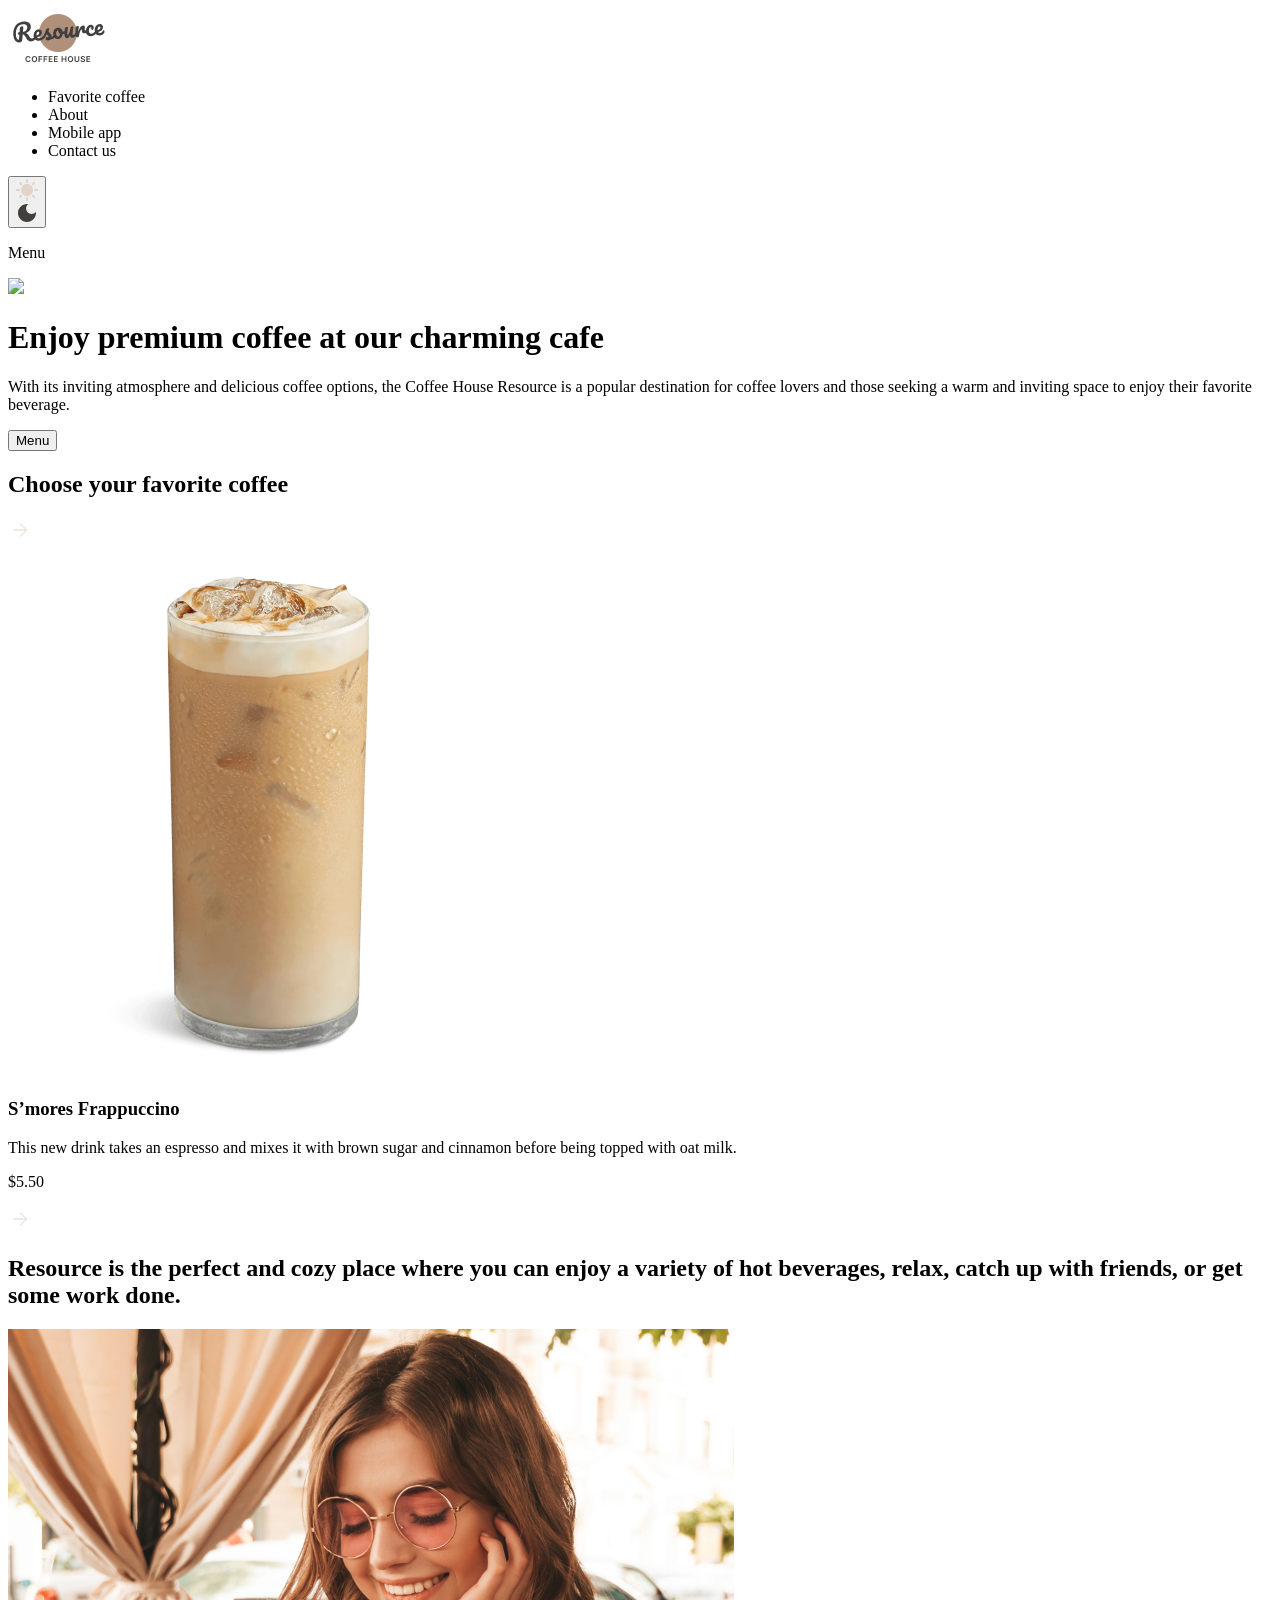
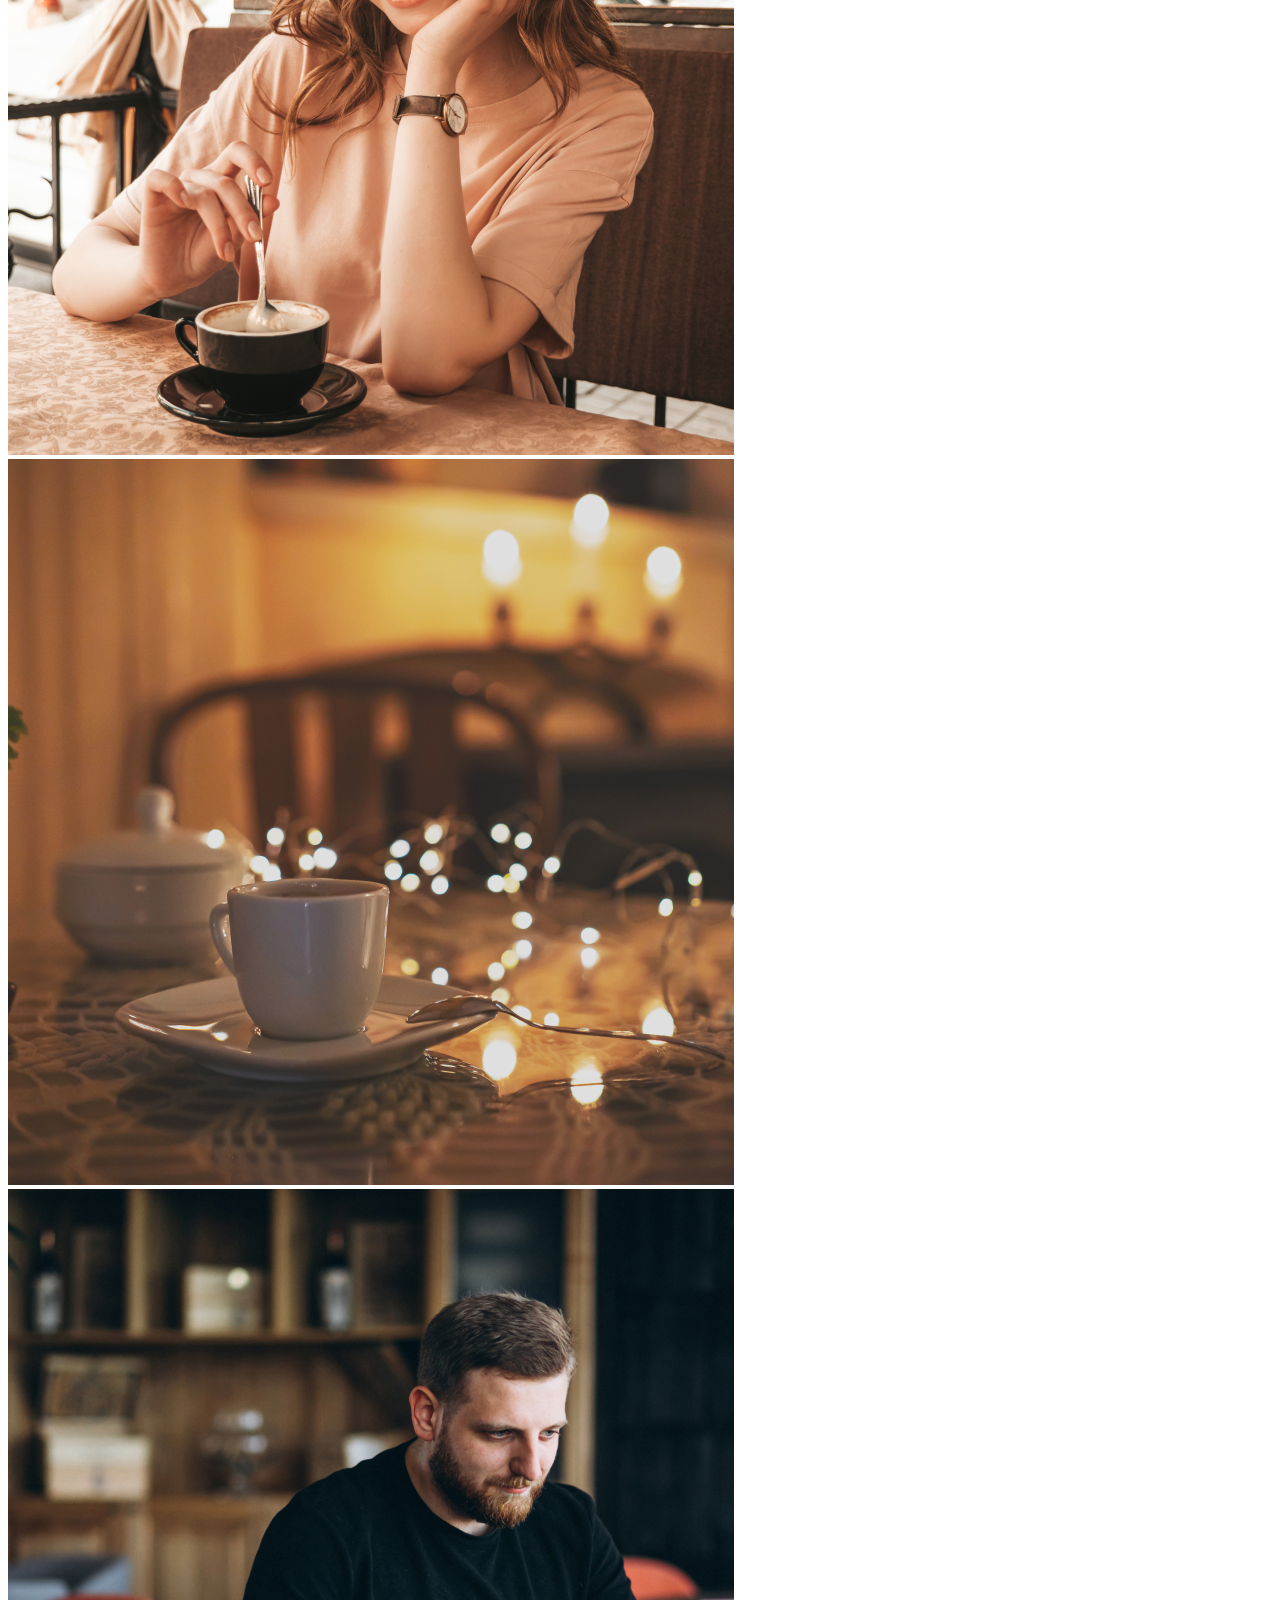
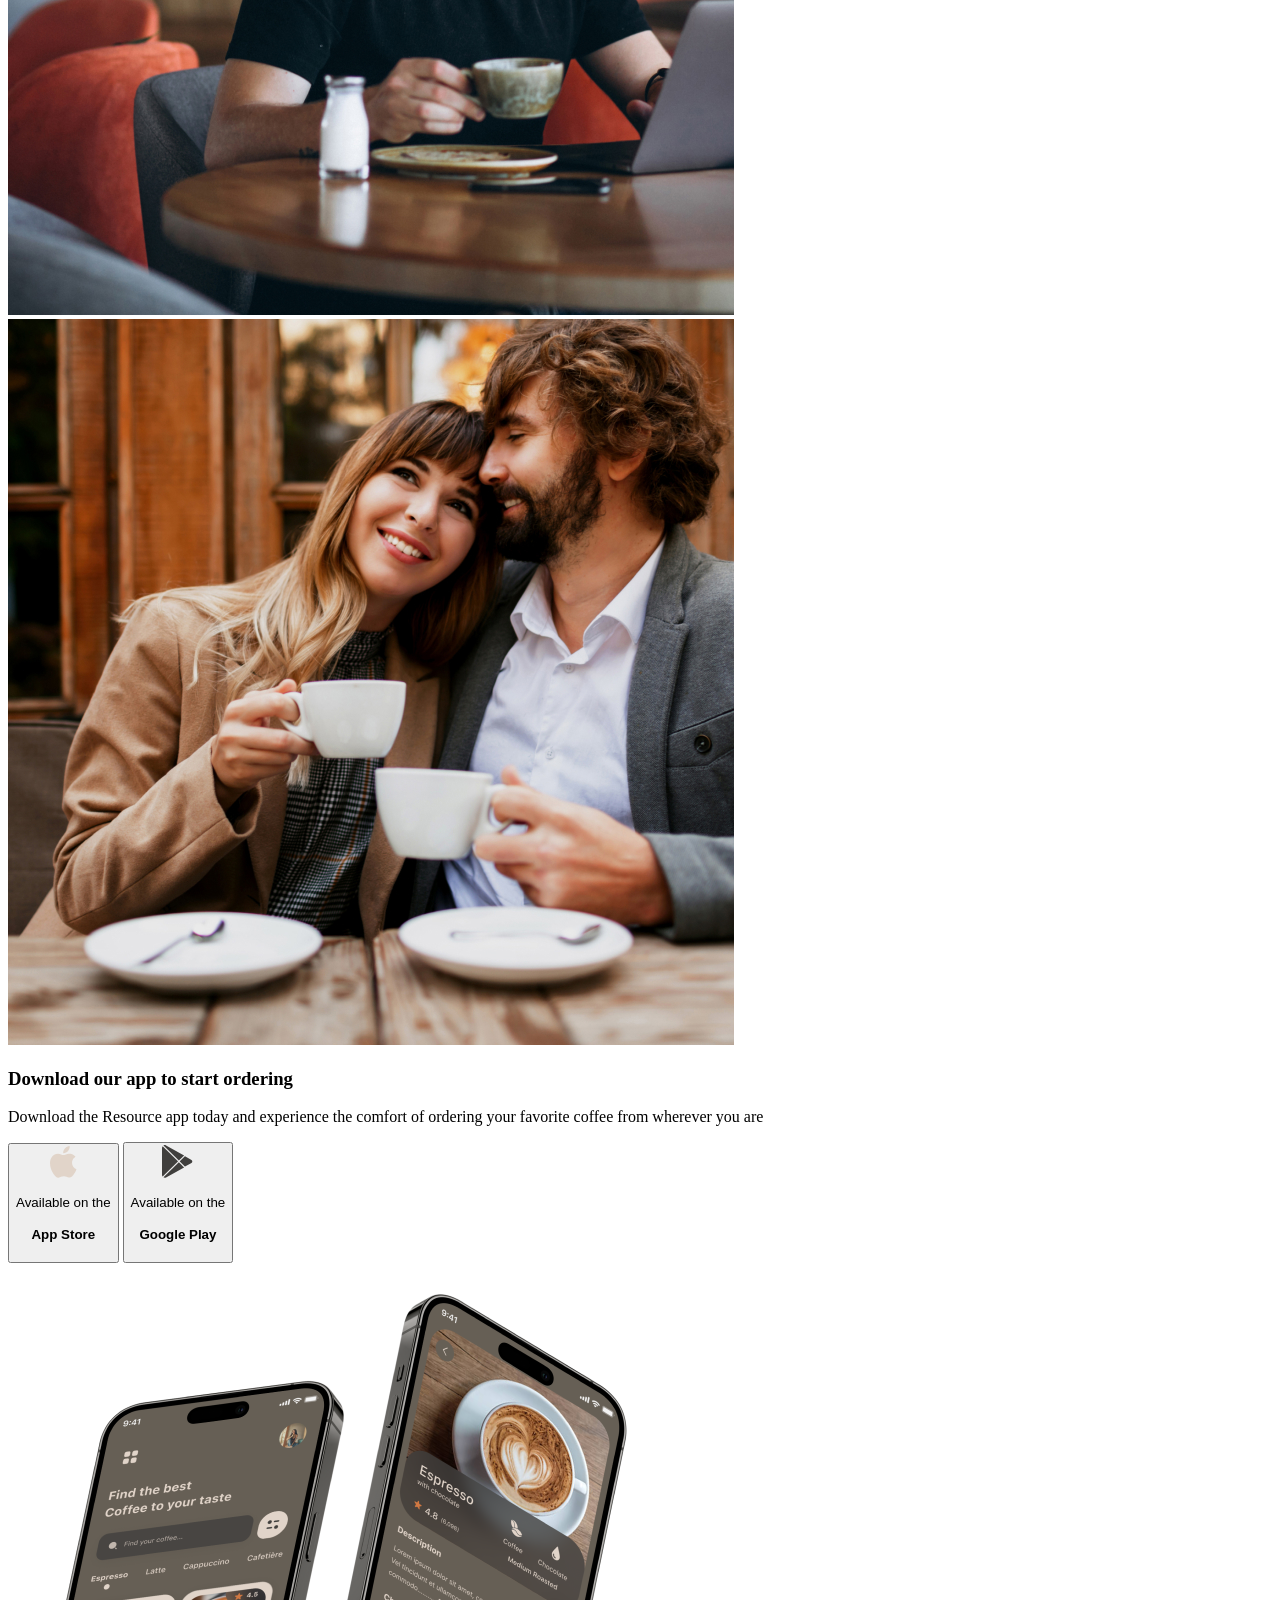
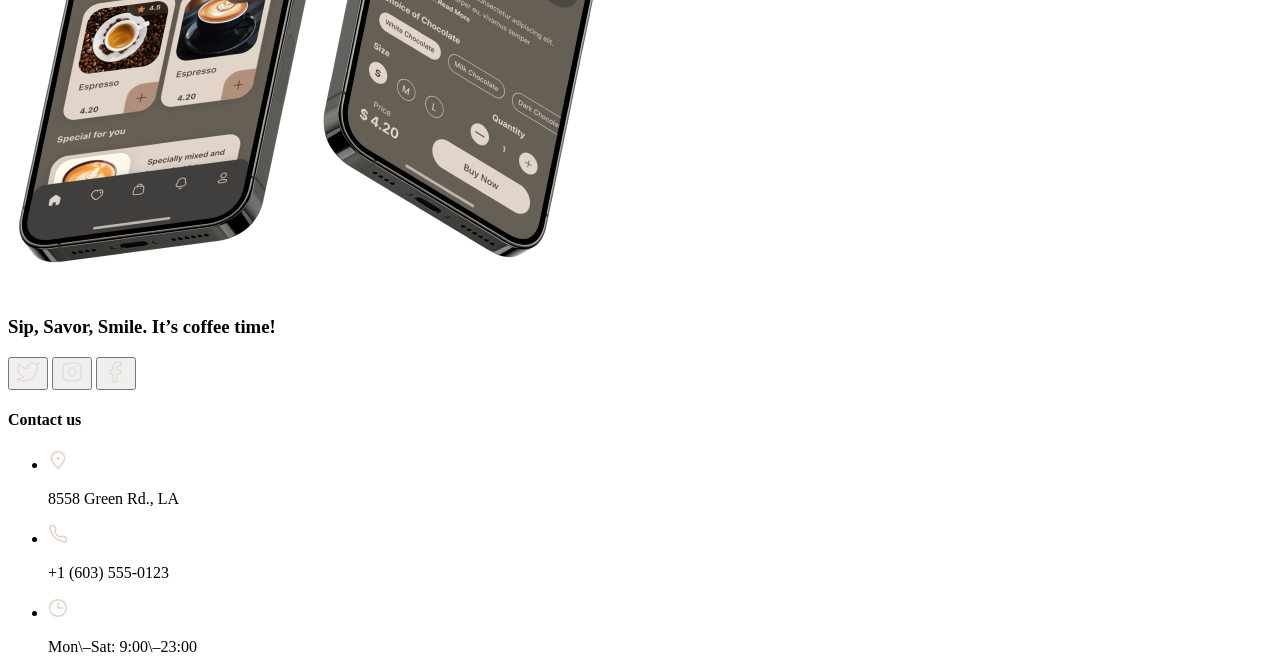
==== index.html @ 09b7fb9a "feat: created the structure for the main page" ====
<!DOCTYPE html>
<html lang="en">
<head>
    <meta charset="UTF-8">
    <meta name="viewport" content="width=device-width, initial-scale=1.0">
    <link rel="stylesheet" href="styles/style.css">
    <title>Resource</title>
</head>
<body>
    <header class="header">
        <div class="header__top-block">
            <div class="header__logo-container">
                <img src="src/pictures/logo.jpg" alt="logo of the web-site with the sign Resource coffee shop">
            </div>
            <nav class="header__nav">
                <ul>
                    <li>Favorite coffee</li>
                    <li>About</li>
                    <li>Mobile app</li>
                    <li>Contact us</li>
                </ul>
            </nav>
            <div class="header__interactive">
                <button class="header__switch-theme">
                    <div class="header__img-container header__img-container_selected">
                        <img src="src/pictures/Sun.svg" alt="an icon of the sun">
                    </div>
                    <div class="header__img-container">
                        <img src="src/pictures/Moon.svg" alt="an icon of the moon">
                    </div>
                </button>
                <div class="header__menu">
                    <p>Menu</p>
                    <div class="header__menu-img">
                        <img src="src/pictures/coffee-cup.svg alt=a coffee cup icon">
                    </div>
                </div>
            </div>
        </div>

        <div class="header__bottom-block">
            <div class="header__content">
                <h1 class="header__heading">Enjoy premium coffee at our charming cafe</h1>
                <p class="header__description">
                    With its inviting atmosphere and delicious coffee options, 
                    the Coffee House Resource is a popular destination for coffee
                    lovers and those seeking a warm and inviting space to enjoy 
                    their favorite beverage.
                </p>
                <button class="header__button-menu">Menu</button>
            </div>
        </div>
    </header>

    <main class="main">
        <section main__favorite>
            <h2 class="main__favorite-heading">Choose your <span class="main__paint">favorite</span> coffee</h2>

            <div class="main__favorite-container">
                <div class="main__arrow-container">
                    <img src="src/pictures/arrow-right.svg" alt="a button to scroll the drinks to the left">
                </div>

                <div class="main__favorite-content">
                    <div class="main__favorite-img">
                        <img src="src/pictures/coffee-slider-1.png" alt="a really tasty coffee drink">
                    </div>

                    <h3 class="main__favorite-drink">S’mores Frappuccino</h3>

                    <p class="main__favorite-drink-description">
                        This new drink takes an espresso and mixes it with brown sugar
                        and cinnamon before being topped with oat milk.
                    </p>

                    <p class="main__favorite-price">$5.50</p>
                </div>

                <div class="main__arrow-container">
                    <img src="src/pictures/arrow-right.svg" alt="a button to scroll the drinks to the right">
                </div>
            </div>

            <div class="main__control">
                <div class="main__slider main__slider_focused"></div>
                <div class="main__slider"></div>
                <div class="main__slider"></div>
            </div>
        </section>

        <section class="main__about">
            <h2 class="main__about-heading">
                Resource is <span class="main__printed">the perfect and cozy place</span> where you can 
                enjoy a variety of hot beverages, relax, catch up with friends, or get some work done.
            </h2>

            <div class="main__about-container">
                <div class="main__about-left">
                    <div class="main__big-img">
                        <img src="src/pictures/about-1.jpg" alt="a beautiful girl looks at her cup of coffe and smiles">
                    </div>

                    <div class="main__little-img">
                        <img src="src/pictures/about-2.jpg" alt="a white cup of coffee">
                    </div>
                </div>

                <div class="main__about-right">
                    <div class="main__little-img">
                        <img src="src/pictures/about-3.jpg" alt="a handsome boy looks at his laptop with a cup of coffe and smiles">
                    </div>

                    <div class="main__big-img">
                        <img src="src/pictures/about-4.jpg" alt="a cute couple drinks coffee">
                    </div>
                </div>
            </div>
        </section>

        <section class="main__app">
            <div class="main__app-content">
                <h3 class="main__app-heading">
                    <span class="main__app-paint">Download</span> our app to start ordering
                </h3>

                <p class="main__app-text">
                    Download the Resource app today 
                    and experience the comfort of ordering your favorite coffee from wherever you are
                </p>

                <div class="main__app-buttons">
                    <button class="main__app-button">
                        <div class="main__app-apple">
                            <img src="src/pictures/Icon (1).svg" alt="an icon of App store">
                        </div>

                        <div class="main__app-apple-text">
                            <p class="main__apple-text">Available on the</p>

                            <h4 class="main__apple_heading">App Store</h4>
                        </div>
                    </button>

                    <button class="main__app-button">
                        <div class="main__app-apple">
                            <img src="src/pictures/Icon (2).svg" alt="an icon of Play market">
                        </div>

                        <div class="main__app-apple-text">
                            <p class="main__apple-text">Available on the</p>

                            <h4 class="main__apple_heading">Google Play</h4>
                        </div>
                    </button>
                </div>
            </div>

            <div class="main__app-img">
                <img src="src/pictures/mobile-screens.png" alt="a picture of two mobile phones whith a corporate application">
            </div>
        </section>
    </main>

    <footer class="footer">
        <div class="footer__left">
            <h3 class="footer__heading">Sip, Savor, Smile. It’s coffee time!</h3>

            <div class="footer__buttons">
                <button class="footer-button">
                    <img src="src/pictures/twitter.svg" alt="an icon of Twitter">
                </button>

                <button class="footer-button">
                    <img src="src/pictures/instagram.svg" alt="an icon of Instagram">
                </button>

                <button class="footer-button">
                    <img src="src/pictures/facebook.svg" alt="an icon of Facebook">
                </button>
            </div>
        </div>

        <div class="footer__right">
            <h4 class="footer__right-heading">Contact us</h4>

            <ul class="footer__contacts">
                <li>
                    <div class="footer__icon">
                        <img src="src/pictures/pin-alt.svg" alt="an icon of geographic point">
                    </div>

                    <p class="footer__text">8558 Green Rd.,  LA</p>
                </li>

                <li>
                    <div class="footer__icon">
                        <img src="src/pictures/phone.svg" alt="an icon of a phone">
                    </div>

                    <p class="footer__text">+1 (603) 555-0123</p>
                </li>

                <li>
                    <div class="footer__icon">
                        <img src="src/pictures/clock.svg" alt="an icon of a clock">
                    </div>

                    <p class="footer__text">Mon\–Sat: 9:00\–23:00</p>
                </li>
            </ul>
        </div>
    </footer>
</body>
</html>
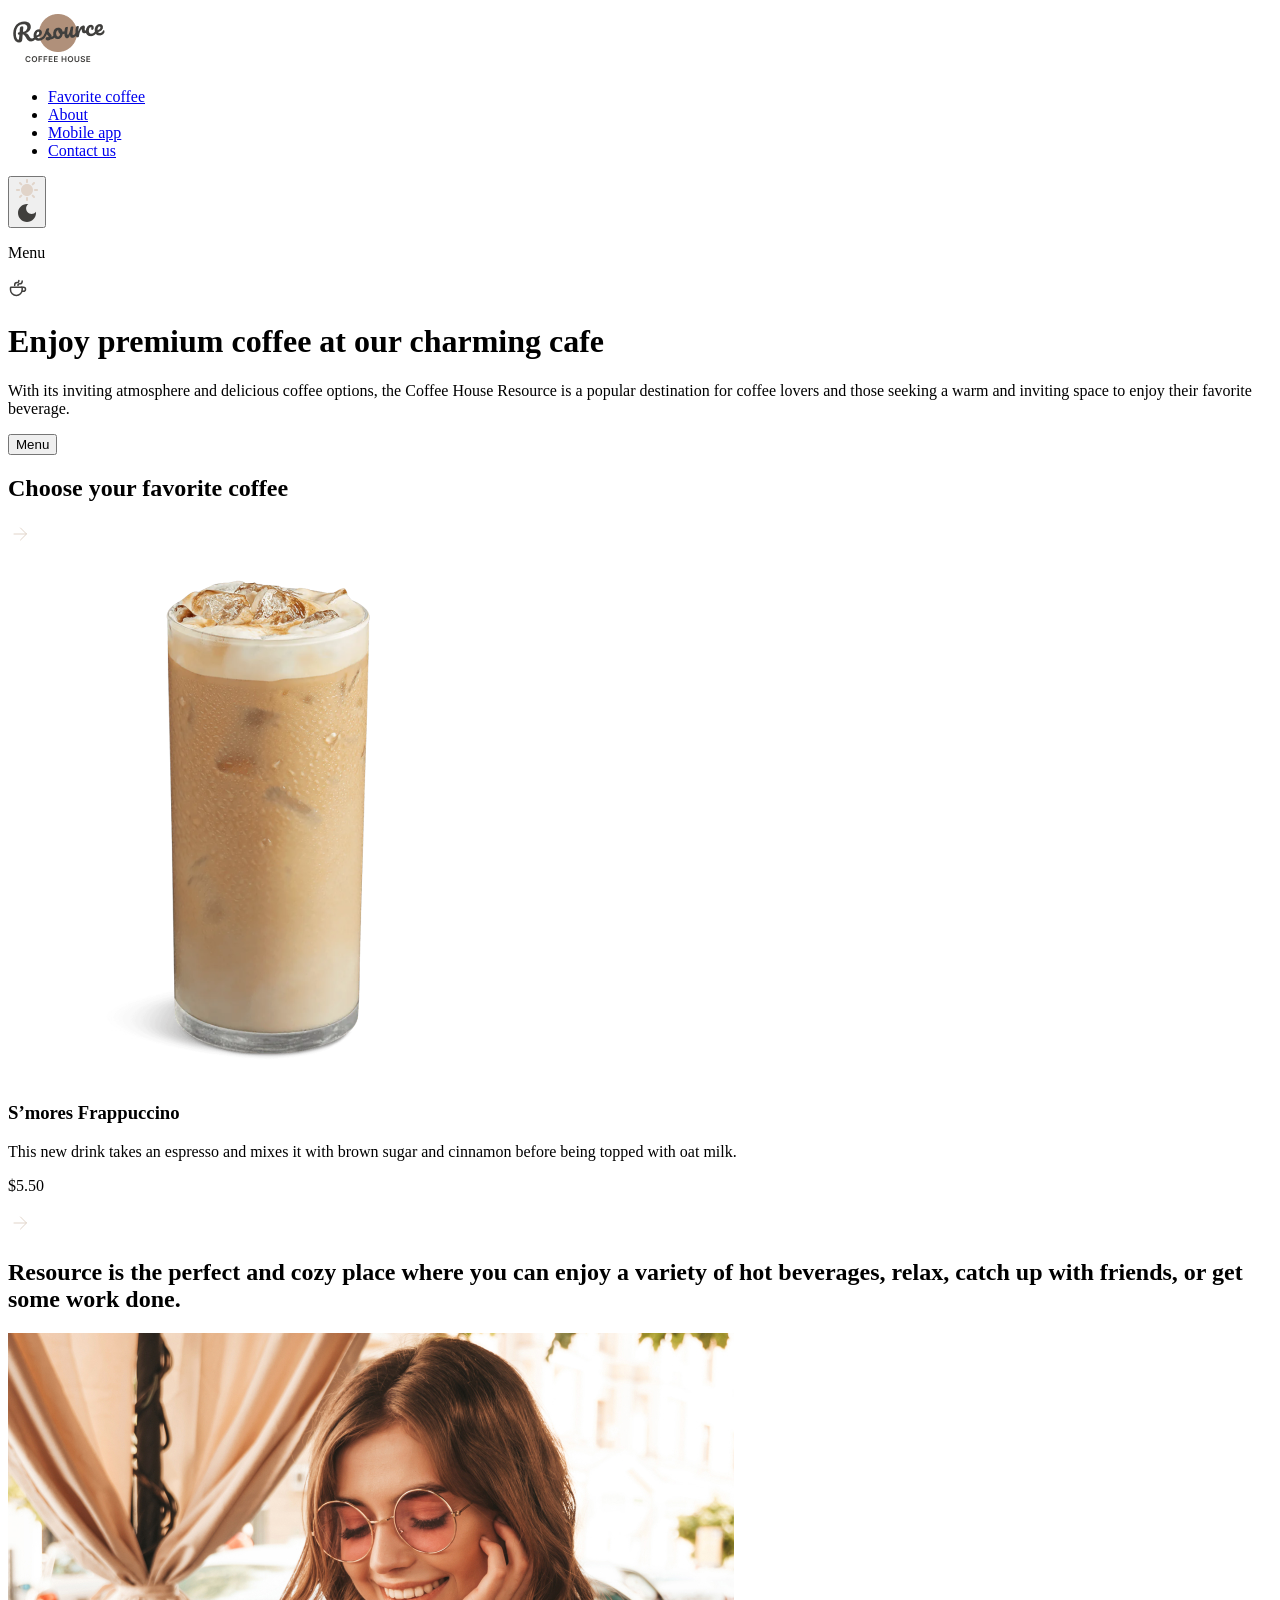
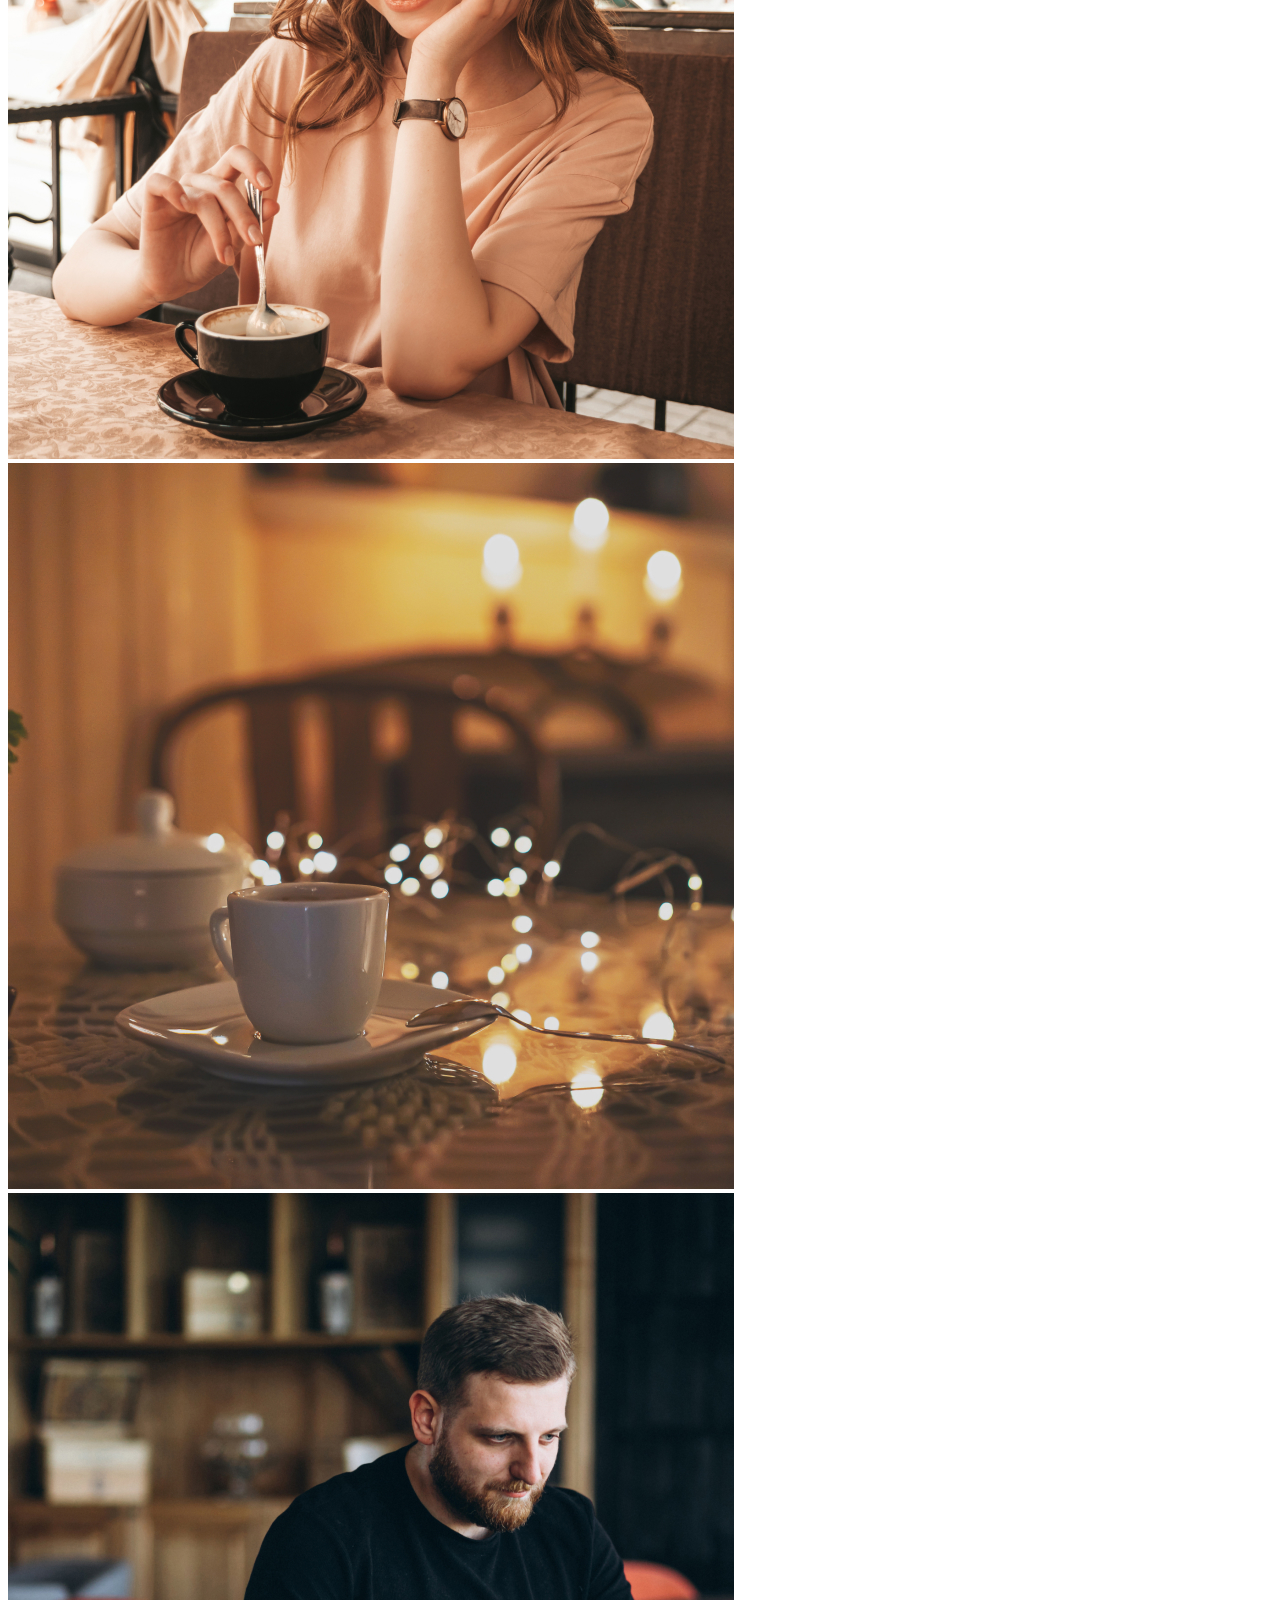
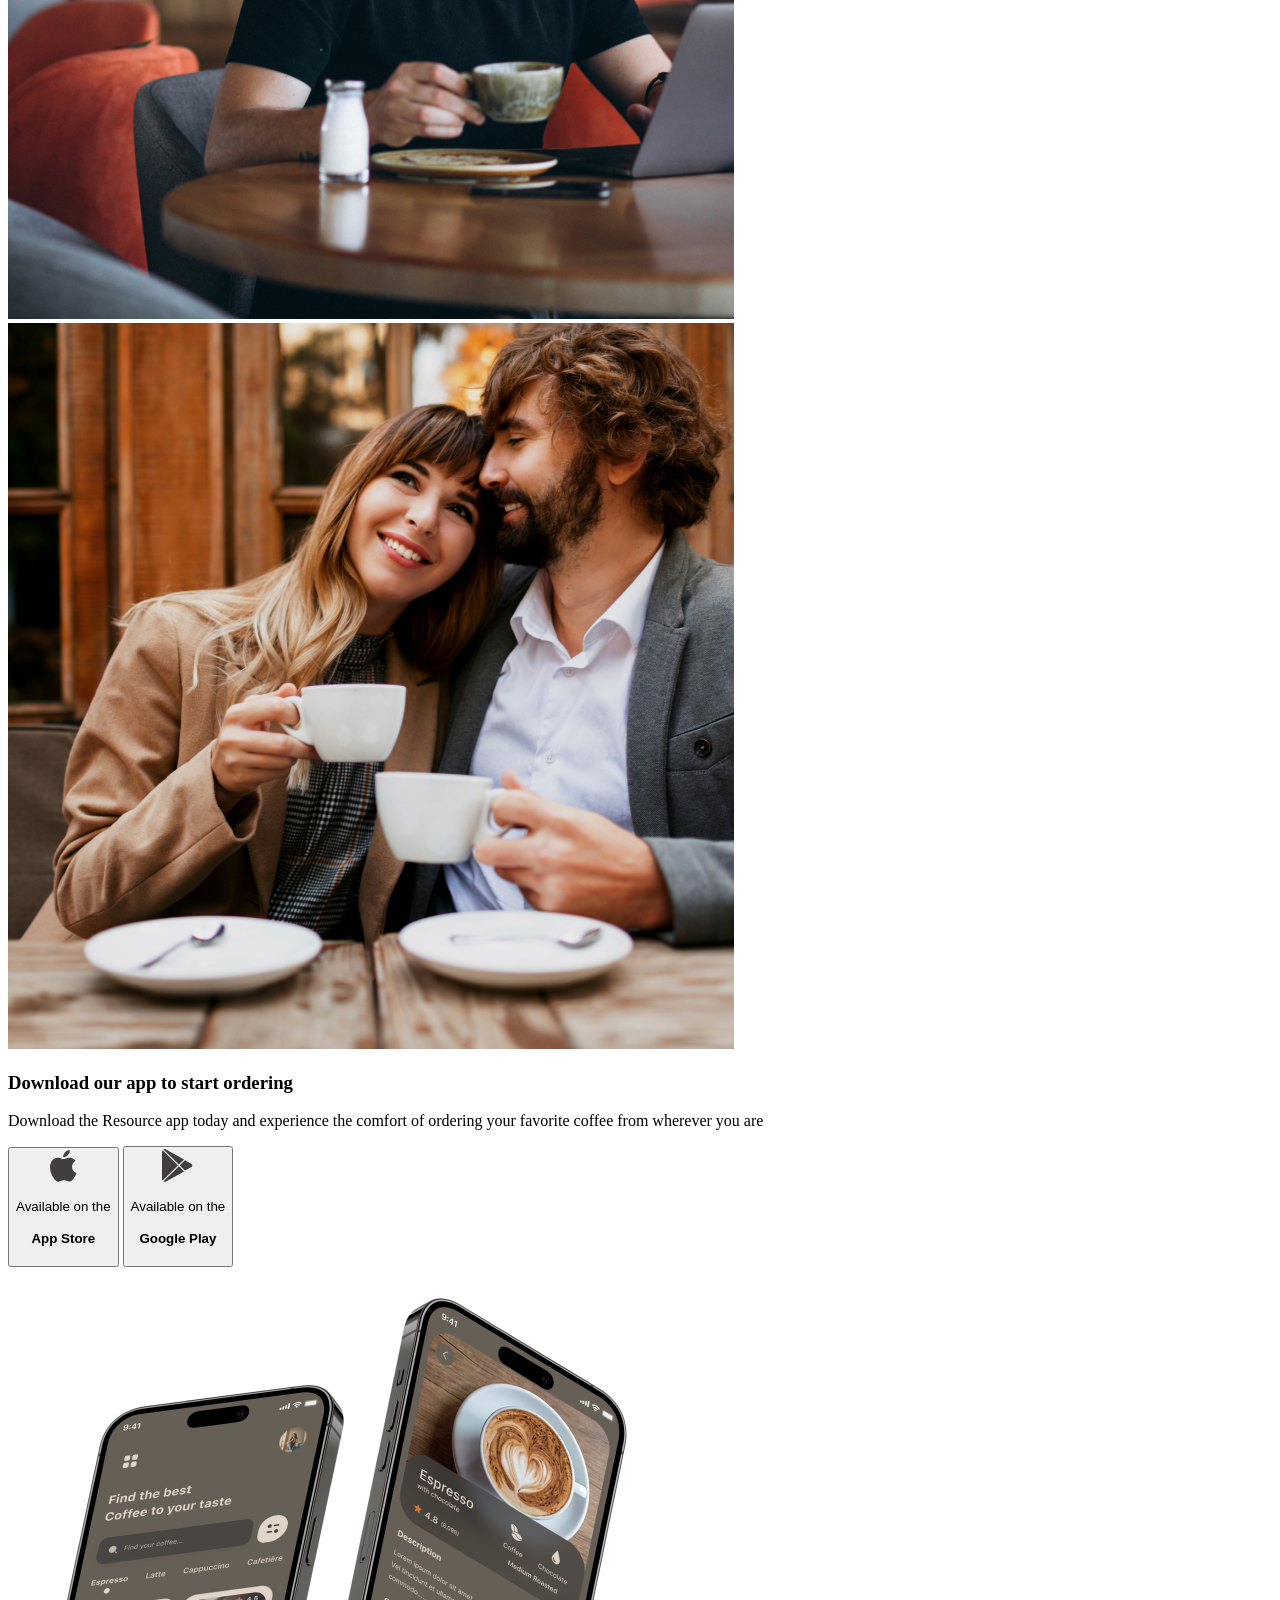
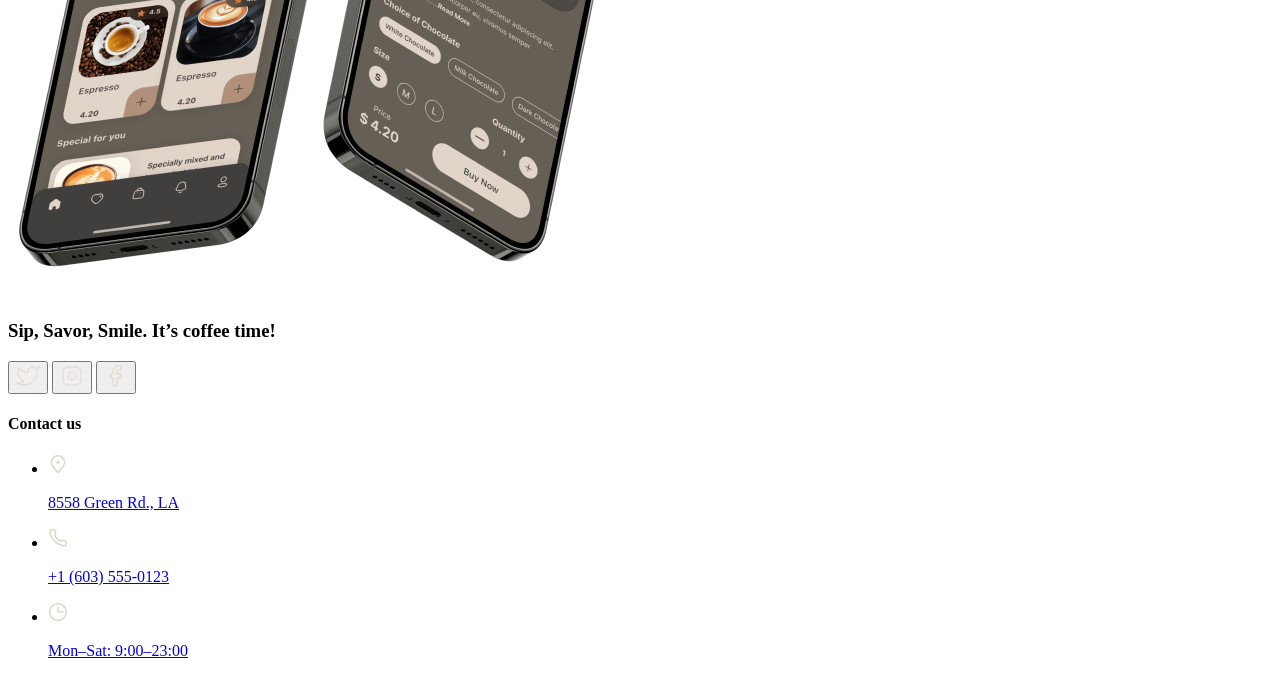
==== commit fe6e5466: "feat: corrected some elements" ====
--- a/index.html
+++ b/index.html
@@ -4,20 +4,23 @@
     <meta charset="UTF-8">
     <meta name="viewport" content="width=device-width, initial-scale=1.0">
     <link rel="stylesheet" href="styles/style.css">
+    <link rel="icon" type="image/png" href="src/pictures/logo.png">
     <title>Resource</title>
 </head>
 <body>
     <header class="header">
         <div class="header__top-block">
             <div class="header__logo-container">
-                <img src="src/pictures/logo.jpg" alt="logo of the web-site with the sign Resource coffee shop">
+                <a href="index.html" aria-label="Go to the main page">
+                    <img src="src/pictures/logo.png" alt="logo of the web-site with the sign Resource coffee shop">
+                </a>
             </div>
             <nav class="header__nav">
                 <ul>
-                    <li>Favorite coffee</li>
-                    <li>About</li>
-                    <li>Mobile app</li>
-                    <li>Contact us</li>
+                    <li><a href="#favorite">Favorite coffee</a></li>
+                    <li><a href="#about">About</a></li>
+                    <li><a href="#mobile-app">Mobile app</a></li>
+                    <li><a href="#contact-us">Contact us</a></li>
                 </ul>
             </nav>
             <div class="header__interactive">
@@ -32,7 +35,7 @@
                 <div class="header__menu">
                     <p>Menu</p>
                     <div class="header__menu-img">
-                        <img src="src/pictures/coffee-cup.svg alt=a coffee cup icon">
+                        <img src="src/pictures/coffee-cup.svg" alt="a coffee cup icon">
                     </div>
                 </div>
             </div>
@@ -53,7 +56,7 @@
     </header>
 
     <main class="main">
-        <section main__favorite>
+        <section class="main__favorite" id="favorite">
             <h2 class="main__favorite-heading">Choose your <span class="main__paint">favorite</span> coffee</h2>
 
             <div class="main__favorite-container">
@@ -88,7 +91,7 @@
             </div>
         </section>
 
-        <section class="main__about">
+        <section class="main__about" id="about">
             <h2 class="main__about-heading">
                 Resource is <span class="main__printed">the perfect and cozy place</span> where you can 
                 enjoy a variety of hot beverages, relax, catch up with friends, or get some work done.
@@ -117,7 +120,7 @@
             </div>
         </section>
 
-        <section class="main__app">
+        <section class="main__app" id="mobile-app">
             <div class="main__app-content">
                 <h3 class="main__app-heading">
                     <span class="main__app-paint">Download</span> our app to start ordering
@@ -131,7 +134,7 @@
                 <div class="main__app-buttons">
                     <button class="main__app-button">
                         <div class="main__app-apple">
-                            <img src="src/pictures/Icon (1).svg" alt="an icon of App store">
+                            <img src="src/pictures/Icon.svg" alt="an icon of App store">
                         </div>
 
                         <div class="main__app-apple-text">
@@ -163,7 +166,10 @@
 
     <footer class="footer">
         <div class="footer__left">
-            <h3 class="footer__heading">Sip, Savor, Smile. It’s coffee time!</h3>
+            <h3 class="footer__heading">
+                <span class="footer__heading-line">Sip, Savor, Smile.</span>
+                <span class="footer__heading-line main__printed">It’s coffee time!</span>
+            </h3>
 
             <div class="footer__buttons">
                 <button class="footer-button">
@@ -180,32 +186,38 @@
             </div>
         </div>
 
-        <div class="footer__right">
+        <div class="footer__right" id="contact-us">
             <h4 class="footer__right-heading">Contact us</h4>
 
             <ul class="footer__contacts">
                 <li>
-                    <div class="footer__icon">
-                        <img src="src/pictures/pin-alt.svg" alt="an icon of geographic point">
-                    </div>
-
-                    <p class="footer__text">8558 Green Rd.,  LA</p>
+                    <a href="https://www.google.com/maps/search/?api=1&query=8558+Green+Rd,+Los+Angeles" target="_blank" rel="noopener noreferrer">
+                        <div class="footer__icon">
+                            <img src="src/pictures/pin-alt.svg" alt="an icon of geographic point">
+                        </div>
+
+                        <p class="footer__text">8558 Green Rd., LA</p>
+                    </a>
                 </li>
 
                 <li>
-                    <div class="footer__icon">
-                        <img src="src/pictures/phone.svg" alt="an icon of a phone">
-                    </div>
-
-                    <p class="footer__text">+1 (603) 555-0123</p>
+                    <a href="tel:+16035550123">
+                        <div class="footer__icon">
+                            <img src="src/pictures/phone.svg" alt="an icon of a phone">
+                        </div>
+
+                        <p class="footer__text">+1 (603) 555-0123</p>
+                    </a>
                 </li>
 
                 <li>
-                    <div class="footer__icon">
-                        <img src="src/pictures/clock.svg" alt="an icon of a clock">
-                    </div>
-
-                    <p class="footer__text">Mon\–Sat: 9:00\–23:00</p>
+                    <a href="https://calendar.google.com/calendar/u/0/r" target="_blank" rel="noopener noreferrer">
+                        <div class="footer__icon">
+                            <img src="src/pictures/clock.svg" alt="an icon of a clock">
+                        </div>
+
+                        <p class="footer__text">Mon–Sat: 9:00–23:00</p>
+                    </a>
                 </li>
             </ul>
         </div>
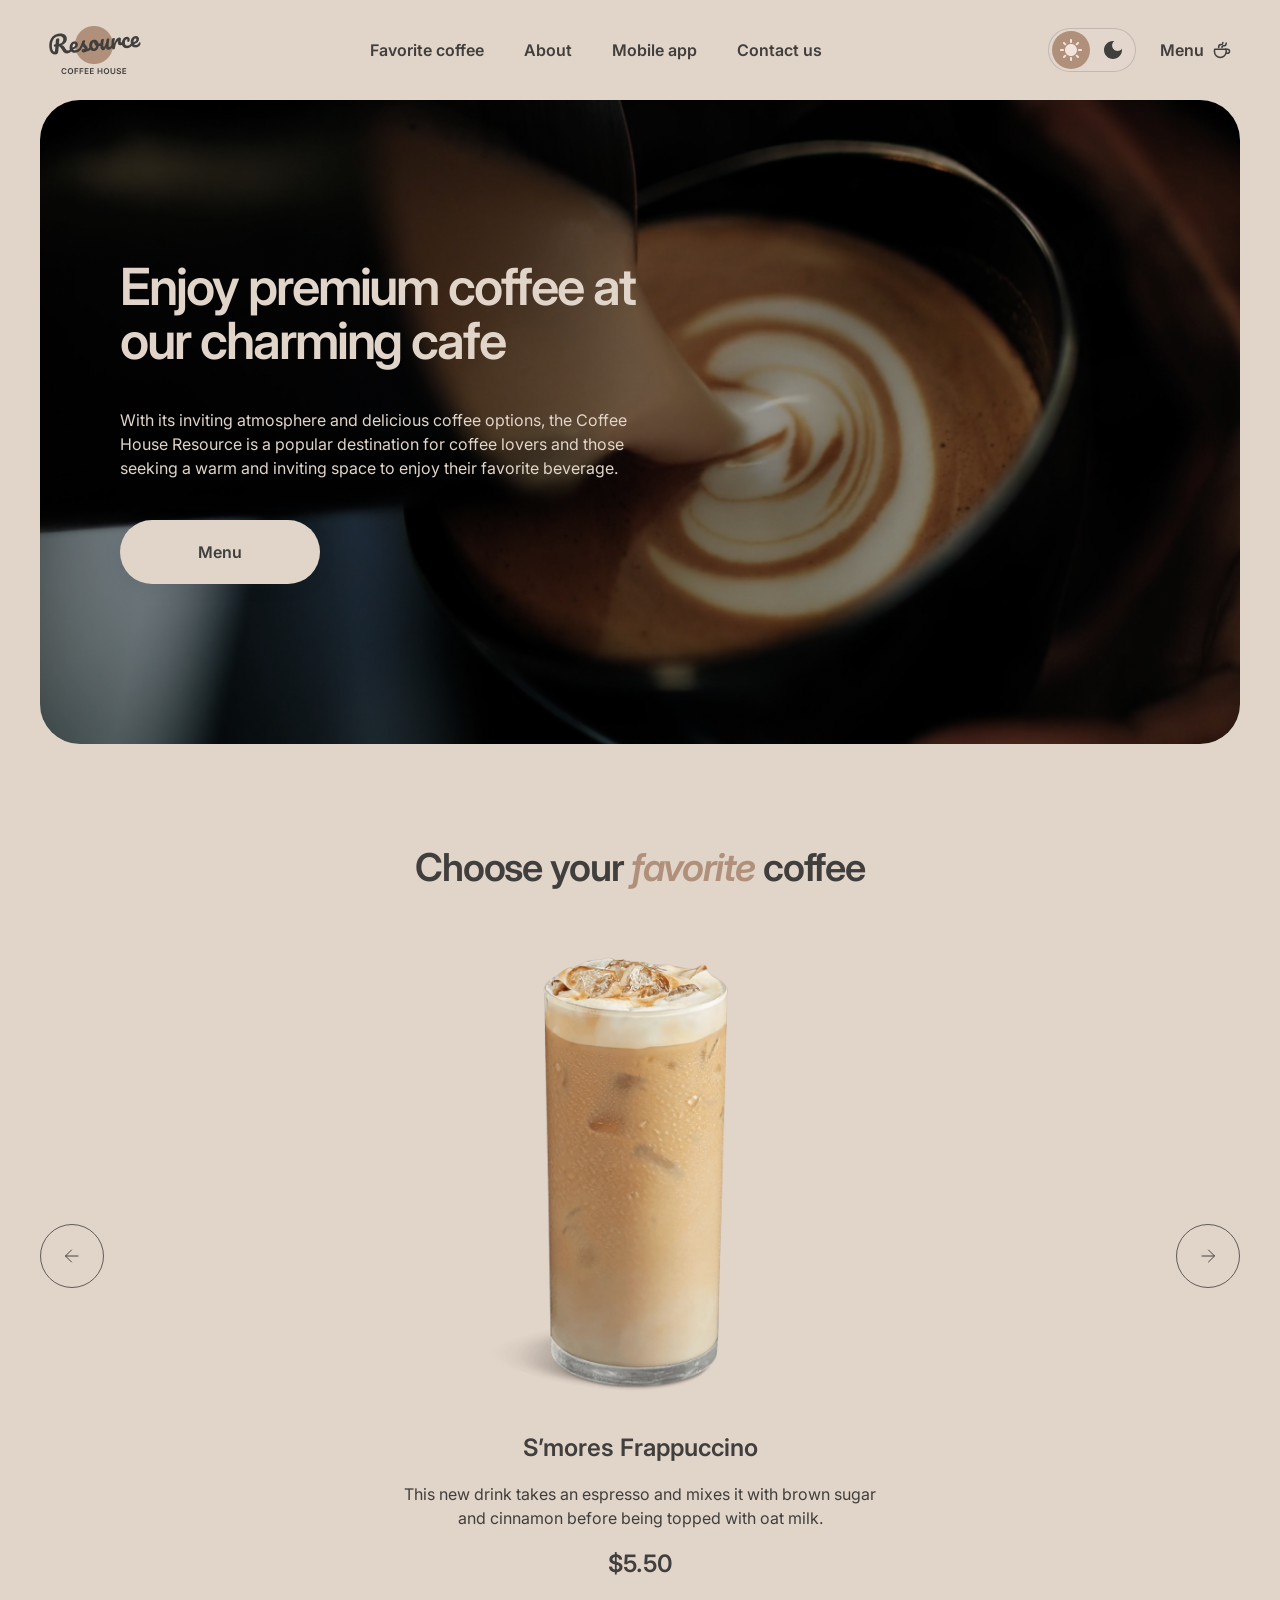
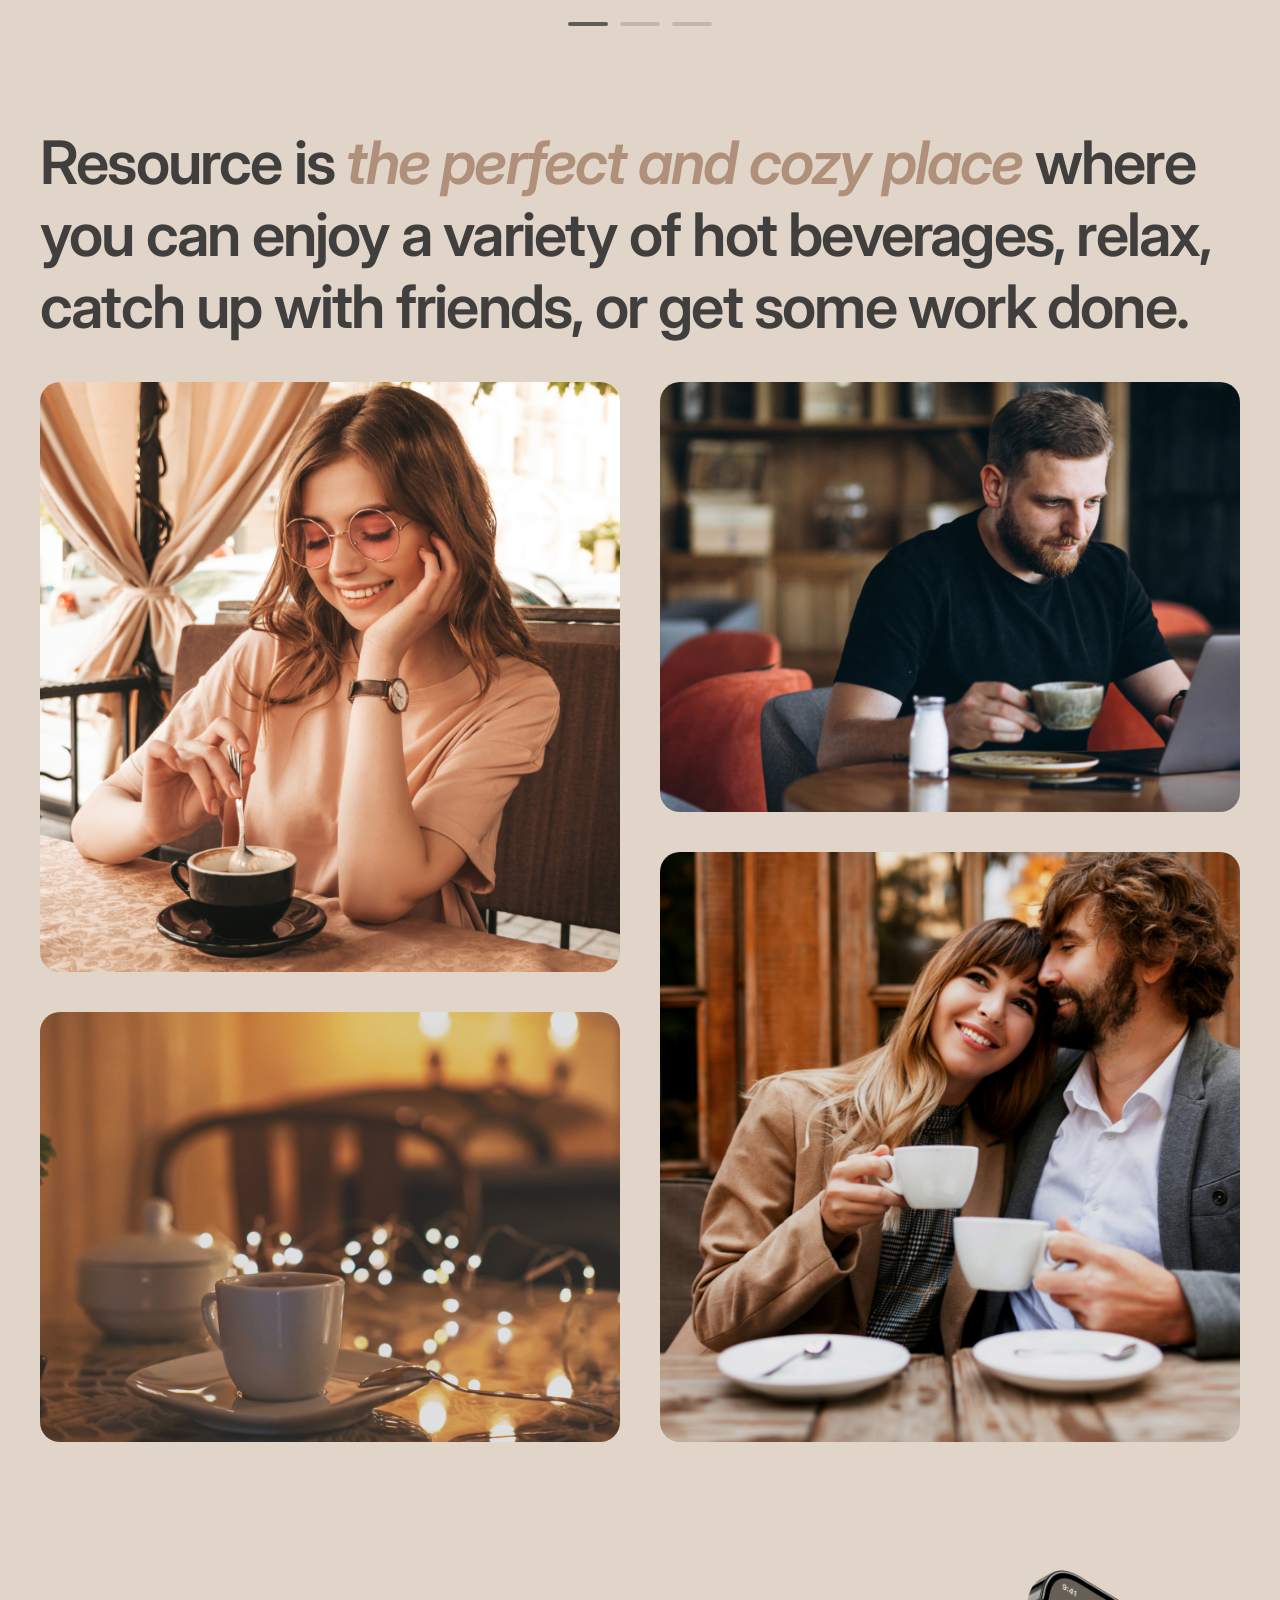
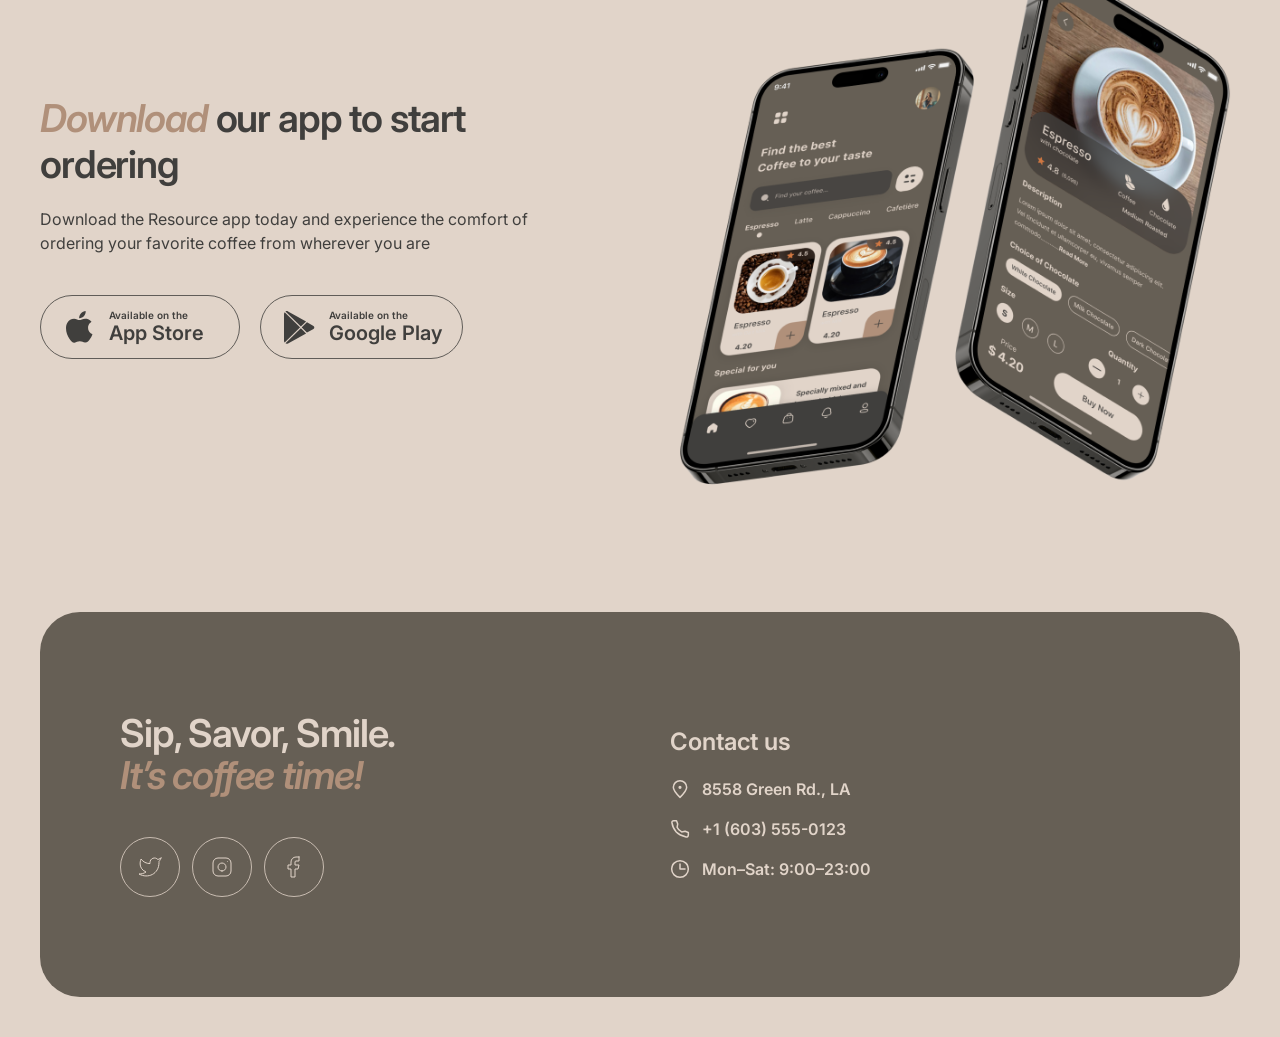
==== commit b3dfb5ed: "fix: fix the reloading by clicking to the burger menu" ====
--- a/index.html
+++ b/index.html
@@ -32,12 +32,12 @@
                         <img src="src/pictures/Moon.svg" alt="an icon of the moon">
                     </div>
                 </button>
-                <div class="header__menu">
+                <a class="header__menu" href="catalog.html" aria-label="Open menu">
                     <p>Menu</p>
                     <div class="header__menu-img">
                         <img src="src/pictures/coffee-cup.svg" alt="a coffee cup icon">
                     </div>
-                </div>
+                </a>
             </div>
         </div>
 
--- a/styles/style.css
+++ b/styles/style.css
@@ -0,0 +1,741 @@
+@import url('https://fonts.googleapis.com/css2?family=Inter:wght@400;500;600;700;800&display=swap');
+
+* {
+    margin: 0;
+    padding: 0;
+    box-sizing: border-box;
+}
+
+:root {
+    --light-background: #e1d4c9;
+    --dark-background: #665f55;
+    --dark-text: #403f3d;
+    --printed-text: #b0907a;
+    --cream-text: #e1d4c9;
+    --border-color: rgba(64, 63, 61, 0.8);
+    --button-light: rgba(255, 255, 255, 0.3);
+    --shadow-soft: 0 4px 18px rgba(28, 26, 24, 0.08);
+}
+
+html {
+    scroll-behavior: smooth;
+}
+
+body {
+    margin: 0;
+    font-family: 'Inter', sans-serif;
+    line-height: 1.5;
+    background-color: var(--light-background);
+    color: var(--dark-text);
+    padding: 20px 40px 40px;
+}
+
+img {
+    display: block;
+    max-width: 100%;
+}
+
+button,
+input,
+textarea,
+select {
+    font: inherit;
+}
+
+button {
+    cursor: pointer;
+}
+
+a {
+    color: inherit;
+    text-decoration: none;
+}
+
+ul,
+ol {
+    list-style: none;
+}
+
+.header,
+.main,
+.footer {
+    max-width: 1360px;
+    margin: 0 auto;
+}
+
+.header {
+    display: flex;
+    flex-direction: column;
+}
+
+.header__top-block {
+    display: flex;
+    align-items: center;
+    justify-content: space-between;
+    gap: 40px;
+    margin-bottom: 20px;
+    padding: 0 4px;
+}
+
+.header__logo-container {
+    width: 100px;
+    height: 60px;
+    display: flex;
+    align-items: center;
+    justify-content: center;
+}
+
+.header__nav {
+    flex: 1;
+    display: flex;
+    justify-content: center;
+}
+
+.header__nav ul {
+    display: flex;
+    align-items: center;
+    gap: 40px;
+}
+
+.header__nav ul li {
+    font-size: 16px;
+    font-weight: 600;
+    color: var(--dark-text);
+}
+
+.header__nav a,
+.header__menu,
+.header__switch-theme,
+.main__arrow-container,
+.main__app-button,
+.footer-button {
+    cursor: pointer;
+    transition: color 0.2s ease, opacity 0.2s ease;
+}
+
+.header__nav a:hover,
+.header__menu:hover {
+    color: var(--printed-text);
+}
+
+.header__interactive {
+    display: flex;
+    align-items: center;
+    gap: 20px;
+}
+
+.header__switch-theme {
+    display: flex;
+    align-items: center;
+    justify-content: center;
+    gap: 4px;
+    width: 88px;
+    height: 44px;
+    padding: 2px;
+    border: 1px solid rgba(64, 63, 61, 0.2);
+    border-radius: 100px;
+    background: rgba(255, 255, 255, 0.08);
+}
+
+.header__img-container {
+    width: 38px;
+    height: 38px;
+    border-radius: 50%;
+    display: grid;
+    place-items: center;
+    opacity: 1;
+    transition: all 0.2s ease;
+}
+
+.header__img-container_selected {
+    background: var(--printed-text);
+    opacity: 1;
+}
+
+.header__img-container_selected img {
+    filter: brightness(0) saturate(100%) invert(92%) sepia(8%) saturate(441%)
+        hue-rotate(326deg) brightness(103%) contrast(89%);
+}
+
+.header__menu {
+    display: flex;
+    align-items: center;
+    gap: 8px;
+    padding: 0 4px;
+    color: var(--dark-text);
+    font-weight: 600;
+}
+
+.header__menu p {
+    font-size: 16px;
+    line-height: 1;
+}
+
+.header__menu-img {
+    width: 20px;
+    height: 20px;
+    display: grid;
+    place-items: center;
+}
+
+.header__bottom-block {
+    position: relative;
+    display: flex;
+    align-items: center;
+    min-height: 644px;
+    padding: 100px 80px;
+    border-radius: 40px;
+    background: linear-gradient(90deg, rgba(0, 0, 0, 0.38), rgba(0, 0, 0, 0.2)),
+        url('../src/pictures/img-hero.jpg') center/cover no-repeat;
+    overflow: hidden;
+}
+
+.header__content {
+    max-width: 530px;
+    color: var(--cream-text);
+}
+
+.header__heading {
+    margin: 0 0 40px;
+    font-size: clamp(42px, 4vw, 72px);
+    line-height: 1.05;
+    letter-spacing: -0.04em;
+    font-weight: 600;
+}
+
+.header__description {
+    margin-bottom: 40px;
+    font-size: 16px;
+    line-height: 1.5;
+    color: var(--cream-text);
+}
+
+.header__button-menu {
+    min-width: 200px;
+    min-height: 64px;
+    padding: 0 78px;
+    border: none;
+    border-radius: 100px;
+    background: var(--light-background);
+    color: var(--dark-text);
+    font-size: 16px;
+    font-weight: 600;
+    box-shadow: var(--shadow-soft);
+    transition: background-color 0.2s ease, transform 0.2s ease;
+}
+
+.header__button-menu:hover,
+.main__app-button:hover {
+    background: var(--printed-text);
+    transform: translateY(-2px);
+}
+
+.main {
+    padding-top: 100px;
+}
+
+.main__favorite {
+    width: 100%;
+}
+
+.main__favorite-heading {
+    max-width: 650px;
+    margin: 0 auto;
+    text-align: center;
+    font-size: clamp(32px, 3vw, 60px);
+    line-height: 1.2;
+    letter-spacing: -0.03em;
+    font-weight: 600;
+    color: var(--dark-text);
+}
+
+.main__paint,
+.main__app-paint,
+.main__printed {
+    color: var(--printed-text);
+    font-style: italic;
+}
+
+.main__favorite-container {
+    display: flex;
+    align-items: center;
+    justify-content: space-between;
+    gap: 40px;
+    margin-top: 40px;
+}
+
+.main__arrow-container {
+    width: 64px;
+    height: 64px;
+    border: 1px solid var(--border-color);
+    border-radius: 50%;
+    display: grid;
+    place-items: center;
+    flex-shrink: 0;
+    background: transparent;
+    transition: background-color 0.2s ease, transform 0.2s ease;
+}
+
+.main__arrow-container:hover {
+    background: var(--printed-text);
+    transform: scale(1.04);
+}
+
+.main__arrow-container img {
+    filter: brightness(0) saturate(100%) invert(25%) sepia(6%) saturate(350%)
+        hue-rotate(358deg) brightness(91%) contrast(88%);
+}
+
+.main__arrow-container:first-child img {
+    transform: rotate(180deg);
+}
+
+.main__favorite-content {
+    flex: 1;
+    max-width: 480px;
+    text-align: center;
+    margin: 0 auto;
+}
+
+.main__favorite-img {
+    width: 100%;
+    max-width: 480px;
+    margin: 0 auto 20px;
+}
+
+.main__favorite-drink {
+    margin-bottom: 16px;
+    font-size: 24px;
+    font-weight: 600;
+    color: var(--dark-text);
+}
+
+.main__favorite-drink-description {
+    margin-bottom: 16px;
+    font-size: 16px;
+    color: var(--dark-text);
+}
+
+.main__favorite-price {
+    font-size: 24px;
+    font-weight: 600;
+    color: var(--dark-text);
+}
+
+.main__control {
+    display: flex;
+    justify-content: center;
+    align-items: center;
+    gap: 12px;
+    margin-top: 40px;
+}
+
+.main__slider {
+    width: 40px;
+    height: 4px;
+    border-radius: 100px;
+    background: rgba(64, 63, 61, 0.2);
+}
+
+.main__slider_focused {
+    background: rgba(64, 63, 61, 0.8);
+}
+
+.main__about {
+    padding-top: 100px;
+}
+
+.main__about-heading {
+    width: 100%;
+    max-width: none;
+    font-size: 60px;
+    line-height: 1.2;
+    letter-spacing: -0.03em;
+    font-weight: 600;
+    color: var(--dark-text);
+}
+
+.main__about-container {
+    display: grid;
+    grid-template-columns: repeat(2, minmax(300px, 1fr));
+    gap: 40px;
+    margin-top: 40px;
+}
+
+.main__about-left,
+.main__about-right {
+    display: grid;
+    gap: 40px;
+}
+
+.main__big-img,
+.main__little-img {
+    overflow: hidden;
+    border-radius: 20px;
+    background: #d7cabf;
+}
+
+.main__big-img {
+    height: 590px;
+}
+
+.main__little-img {
+    height: 430px;
+}
+
+.main__big-img img,
+.main__little-img img {
+    width: 100%;
+    height: 100%;
+    object-fit: cover;
+}
+
+.main__app {
+    display: flex;
+    align-items: center;
+    justify-content: space-between;
+    gap: 100px;
+    padding-top: 100px;
+}
+
+.main__app-content {
+    flex: 1;
+    max-width: 530px;
+}
+
+.main__app-heading {
+    font-size: clamp(32px, 3vw, 60px);
+    line-height: 1.2;
+    letter-spacing: -0.03em;
+    font-weight: 600;
+    color: var(--dark-text);
+}
+
+.main__app-text {
+    margin-top: 20px;
+    font-size: 16px;
+    line-height: 1.5;
+    color: var(--dark-text);
+}
+
+.main__app-buttons {
+    display: flex;
+    flex-wrap: wrap;
+    gap: 20px;
+    margin-top: 40px;
+}
+
+.main__app-button {
+    display: flex;
+    align-items: center;
+    gap: 12px;
+    min-width: 200px;
+    min-height: 64px;
+    padding: 12px 20px;
+    border: 1px solid var(--border-color);
+    border-radius: 100px;
+    background: transparent;
+    color: var(--dark-text);
+    transition: background-color 0.2s ease, transform 0.2s ease;
+}
+
+.main__app-apple {
+    width: 36px;
+    height: 36px;
+    display: grid;
+    place-items: center;
+}
+
+.main__app-apple-text {
+    text-align: left;
+}
+
+.main__apple-text {
+    font-size: 10px;
+    line-height: 1.1;
+    font-weight: 600;
+    color: var(--dark-text);
+}
+
+.main__apple_heading {
+    font-size: 20px;
+    font-weight: 600;
+    line-height: 1.2;
+    color: var(--dark-text);
+}
+
+.main__app-img {
+    flex: 1;
+    display: flex;
+    justify-content: center;
+    align-items: center;
+}
+
+.main__app-img img {
+    width: 100%;
+    max-width: 630px;
+    object-fit: contain;
+}
+
+.footer {
+    display: flex;
+    align-items: center;
+    justify-content: space-between;
+    gap: 60px;
+    margin-top: 100px;
+    padding: 100px 80px;
+    border-radius: 40px;
+    background: #665f55;
+    color: var(--cream-text);
+}
+
+.footer__left,
+.footer__right {
+    flex: 1;
+}
+
+.footer__heading {
+    max-width: 100%;
+    font-size: clamp(32px, 3vw, 60px);
+    line-height: 1.1;
+    letter-spacing: -0.03em;
+    font-weight: 600;
+    color: var(--cream-text);
+}
+
+.footer__heading-line {
+    display: block;
+}
+
+.footer__buttons {
+    display: flex;
+    gap: 12px;
+    margin-top: 40px;
+}
+
+.footer-button {
+    width: 60px;
+    height: 60px;
+    border: 1px solid rgba(225, 212, 201, 0.8);
+    border-radius: 50%;
+    background: transparent;
+    display: grid;
+    place-items: center;
+    transition: background-color 0.2s ease, transform 0.2s ease;
+}
+
+.footer-button:hover {
+    background: var(--printed-text);
+    transform: translateY(-2px);
+}
+
+.footer__right-heading {
+    font-size: 24px;
+    line-height: 1.2;
+    font-weight: 600;
+    color: var(--cream-text);
+}
+
+.footer__contacts {
+    display: flex;
+    flex-direction: column;
+    gap: 16px;
+    margin-top: 20px;
+}
+
+.footer__contacts li {
+    cursor: pointer;
+    transition: color 0.2s ease, transform 0.2s ease;
+}
+
+.footer__contacts li:hover {
+    transform: translateX(4px);
+}
+
+.footer__contacts a {
+    display: flex;
+    align-items: center;
+    gap: 12px;
+    cursor: pointer;
+}
+
+.footer__icon {
+    width: 20px;
+    height: 20px;
+    display: grid;
+    place-items: center;
+}
+
+.footer__text {
+    font-size: 16px;
+    font-weight: 600;
+    color: var(--cream-text);
+}
+
+@media (max-width: 1100px) {
+    body {
+        padding: 20px 40px 40px;
+    }
+
+    .header__top-block {
+        gap: 20px;
+    }
+
+    .header__nav ul {
+        gap: 20px;
+    }
+
+    .main__favorite-container {
+        gap: 20px;
+    }
+
+    .main__app {
+        flex-direction: column;
+        gap: 50px;
+    }
+
+    .footer {
+        flex-direction: column;
+        align-items: flex-start;
+    }
+
+    .footer__left,
+    .footer__right {
+        width: 100%;
+    }
+
+    .footer__heading {
+        max-width: none;
+        font-size: clamp(36px, 5vw, 60px);
+    }
+
+    .header__heading,
+    .main__favorite-heading,
+    .main__about-heading,
+    .main__app-heading,
+    .footer__heading {
+        font-size: 60px;
+    }
+}
+
+@media (max-width: 840px) {
+    body {
+        padding: 16px 16px 32px;
+    }
+
+    .header__top-block {
+        gap: 12px;
+        margin-bottom: 16px;
+    }
+
+    .header__nav {
+        display: none;
+    }
+
+    .header__interactive {
+        margin-left: auto;
+    }
+
+    .header__menu {
+        width: 44px;
+        height: 44px;
+        padding: 0;
+        border: 1px solid var(--dark-text);
+        border-radius: 50%;
+        font-size: 0;
+        position: relative;
+    }
+
+    .header__menu p {
+        display: none;
+    }
+
+    .header__menu::before,
+    .header__menu::after,
+    .header__menu-img::before {
+        content: '';
+        position: absolute;
+        left: 11px;
+        width: 20px;
+        height: 2px;
+        border-radius: 2px;
+        background: var(--dark-text);
+        box-shadow: none;
+    }
+
+    .header__menu::before {
+        top: 14px;
+    }
+
+    .header__menu-img::before {
+        top: 20px;
+    }
+
+    .header__menu::after {
+        top: 26px;
+    }
+
+    .header__menu-img {
+        width: 100%;
+        height: 100%;
+    }
+
+    .header__menu-img img {
+        display: none;
+    }
+
+    .header__bottom-block {
+        padding: 60px 30px;
+        min-height: 520px;
+        border-radius: 30px;
+    }
+
+    .header__heading {
+        font-size: 42px;
+        margin-bottom: 24px;
+    }
+
+    .main__favorite-container {
+        flex-wrap: wrap;
+        justify-content: center;
+    }
+
+    .main__arrow-container {
+        width: 52px;
+        height: 52px;
+    }
+
+    .main__about-container {
+        grid-template-columns: 1fr;
+    }
+
+    .main__little-img {
+        display: none;
+    }
+
+    .main__about-heading {
+        font-size: clamp(32px, 7vw, 48px);
+    }
+
+    .main__app-buttons {
+        flex-direction: column;
+        align-items: flex-start;
+    }
+
+    .main__app-button {
+        width: auto;
+    }
+
+    .footer {
+        padding: 60px 30px;
+    }
+}
+
+@media (max-width: 600px) {
+    .main__favorite-heading,
+    .main__about-heading,
+    .main__app-heading,
+    .footer__heading {
+        font-size: 32px;
+    }
+}
